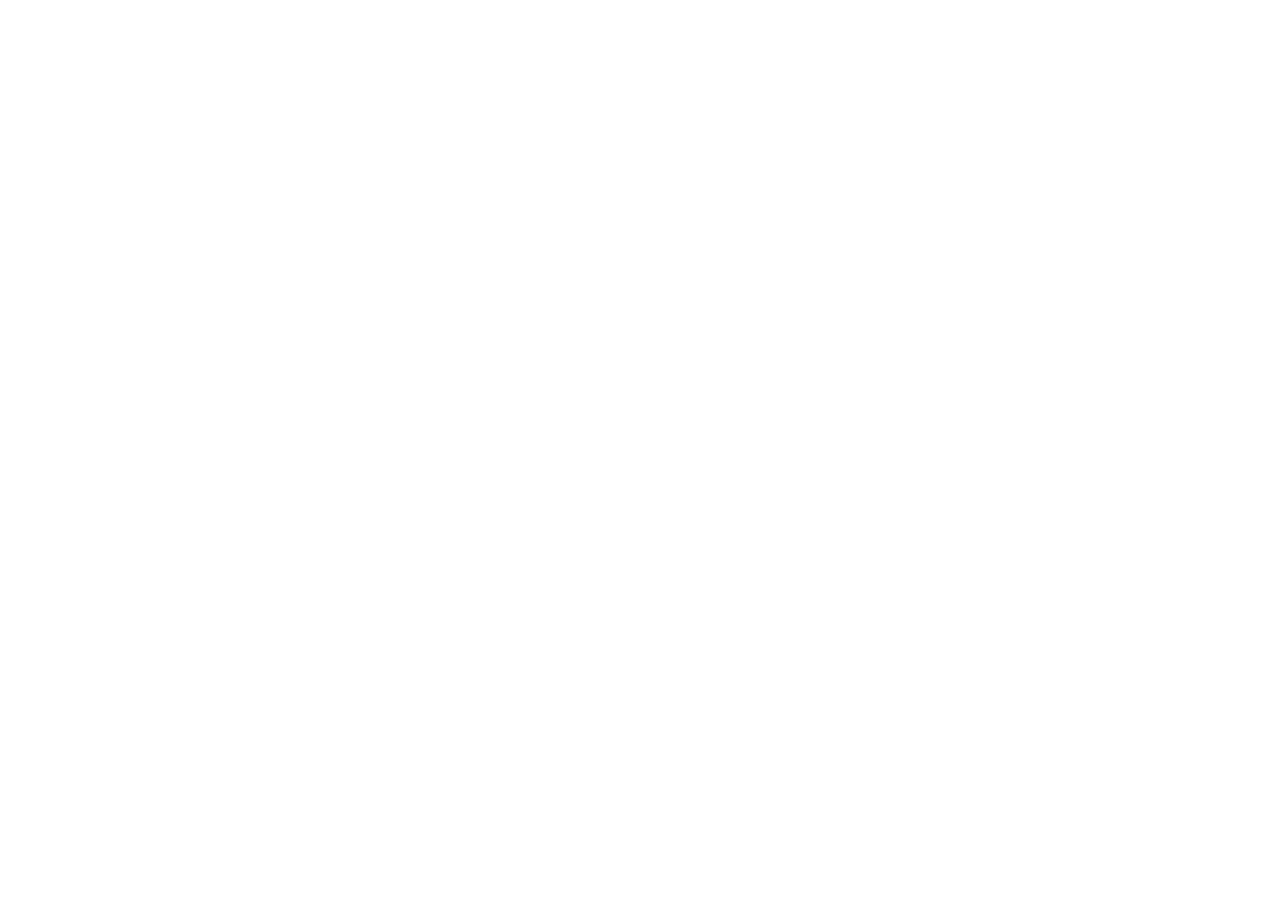
==== docs/contributing.html @ 00737b01 "docs: add contributor guide for architecture map" ====
<!doctype html>
<html lang="zh-CN">
<head><meta charset="utf-8"><meta name="viewport" content="width=device-width, initial-scale=1"><meta http-equiv="refresh" content="0; url=https://github.com/Lijinzh/TennisVideoHelper/blob/main/CONTRIBUTING.md"><title>Tennis Video Helper 贡献指南</title></head>
<body><p><a href="https://github.com/Lijinzh/TennisVideoHelper/blob/main/CONTRIBUTING.md">前往 Tennis Video Helper 贡献指南</a></p></body>
</html>
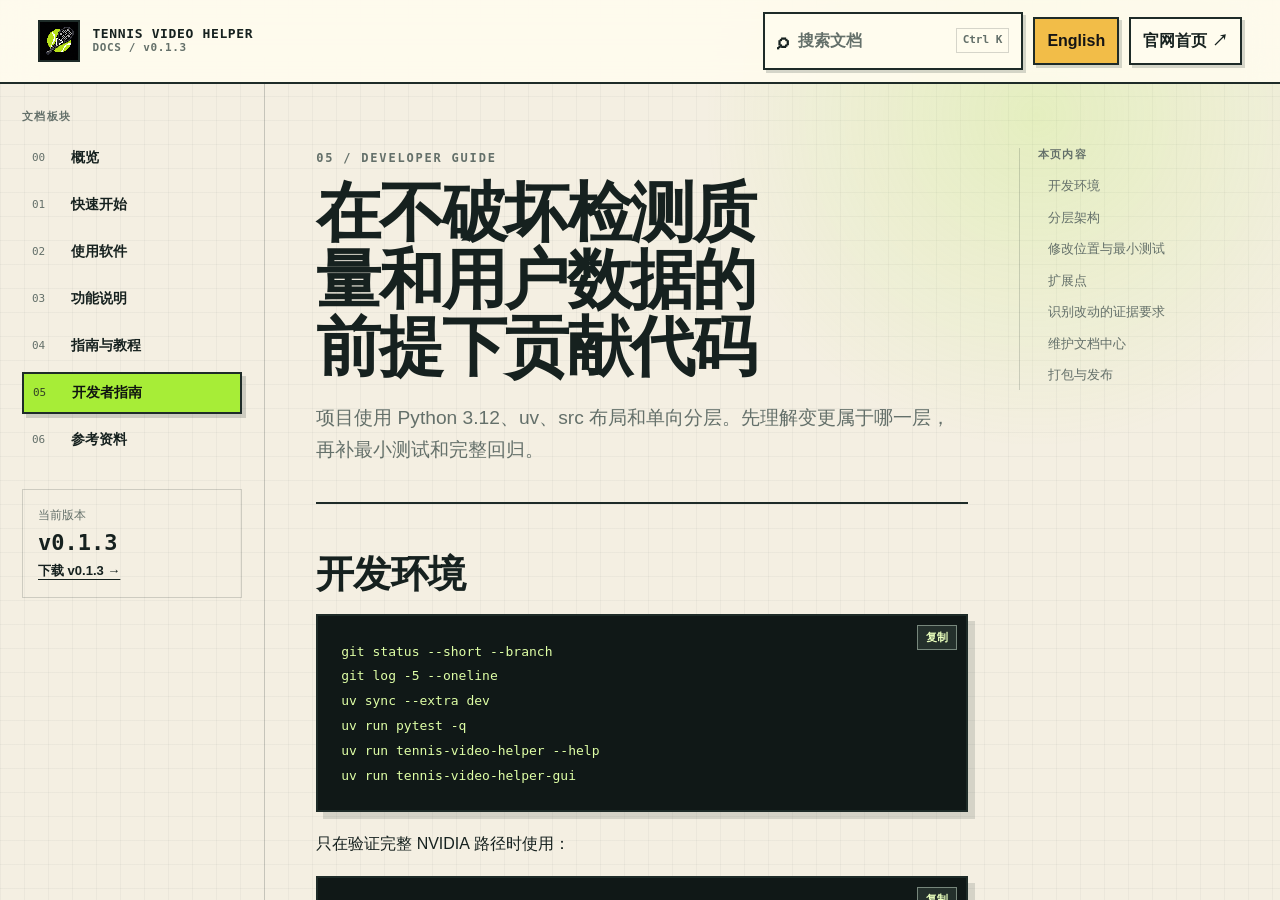
==== commit d88e21a9: "docs: add complete documentation center" ====
--- a/docs/contributing.html
+++ b/docs/contributing.html
@@ -1,5 +1,5 @@
 <!doctype html>
 <html lang="zh-CN">
-<head><meta charset="utf-8"><meta name="viewport" content="width=device-width, initial-scale=1"><meta http-equiv="refresh" content="0; url=https://github.com/Lijinzh/TennisVideoHelper/blob/main/CONTRIBUTING.md"><title>Tennis Video Helper 贡献指南</title></head>
-<body><p><a href="https://github.com/Lijinzh/TennisVideoHelper/blob/main/CONTRIBUTING.md">前往 Tennis Video Helper 贡献指南</a></p></body>
+<head><meta charset="utf-8"><meta name="viewport" content="width=device-width, initial-scale=1"><meta http-equiv="refresh" content="0; url=documentation/developer-guide.html"><title>Tennis Video Helper 贡献指南</title></head>
+<body><p><a href="documentation/developer-guide.html">前往 Tennis Video Helper Developer Guide</a></p><p><a href="https://github.com/Lijinzh/TennisVideoHelper/blob/main/CONTRIBUTING.md">查看仓库 CONTRIBUTING.md</a></p></body>
 </html>
